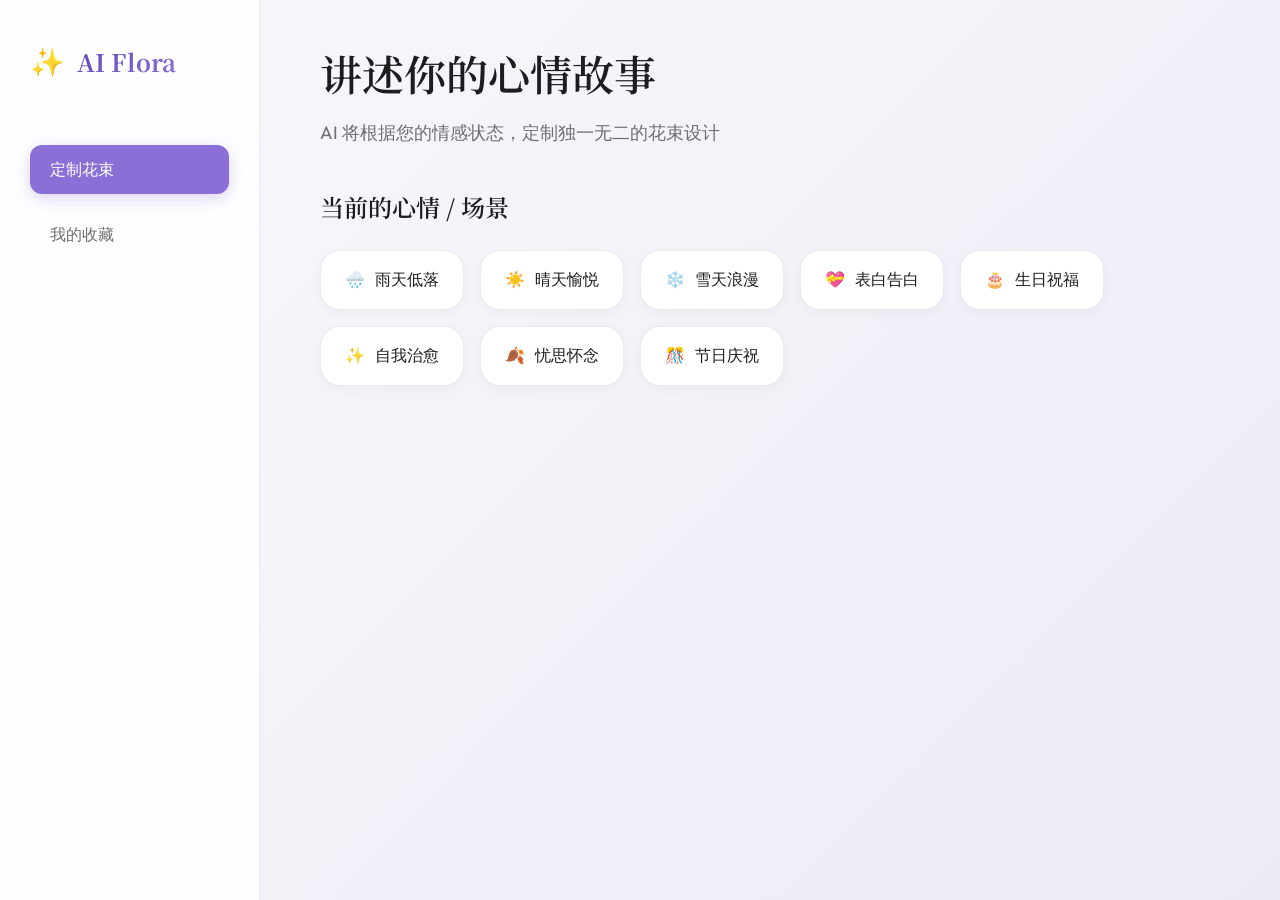
==== index.html @ 3888b19b "@dev 创建工程" ====
<!DOCTYPE html>
<html lang="zh-CN">
<head>
    <meta charset="UTF-8">
    <meta name="viewport" content="width=device-width, initial-scale=1.0">
    <title>AI 花艺定制 | 情感驱动设计</title>
    <!-- Google Fonts for modern typography -->
    <link rel="preconnect" href="https://fonts.googleapis.com">
    <link rel="preconnect" href="https://fonts.gstatic.com" crossorigin>
    <link href="https://fonts.googleapis.com/css2?family=Noto+Serif+SC:wght@300;400;500;700&family=Outfit:wght@300;400;500;600&display=swap" rel="stylesheet">
    <link rel="stylesheet" href="css/style.css">
</head>
<body>
    <div id="app" class="app-container">
        <!-- Sidebar Navigation -->
        <nav class="sidebar">
            <div class="logo">
                <span class="logo-icon">✨</span>
                <span class="logo-text">AI Flora</span>
            </div>
            <ul class="nav-links">
                <li><a href="#" data-route="home" class="active">定制花束</a></li>
                <li><a href="#" data-route="collection">我的收藏</a></li>
            </ul>
        </nav>

        <!-- Main Content Area -->
        <main class="main-content">
            <div id="router-view" class="page-transition">
                <!-- Page content will be injected here -->
            </div>
        </main>
    </div>

    <!-- Templates -->
    
    <!-- 1. Mood Selection Page -->
    <template id="tmpl-home">
        <div class="page mood-page">
            <header class="page-header">
                <h1>讲述你的心情故事</h1>
                <p>AI 将根据您的情感状态，定制独一无二的花束设计</p>
            </header>
            
            <section class="mood-section">
                <h2>当前的心情 / 场景</h2>
                <div class="tags-container" id="mood-tags">
                    <!-- Javascript will populate these -->
                </div>
            </section>
            
            <div class="action-bar hide" id="home-action">
                <button class="btn-primary" id="btn-next-style">下一步：选择风格 <span>→</span></button>
            </div>
        </div>
    </template>

    <!-- 2. Style Selection Page -->
    <template id="tmpl-style">
        <div class="page style-page">
            <header class="page-header">
                <button class="btn-back" id="btn-back-home">← 返回</button>
                <h1>选择花艺风格</h1>
                <p>为您推荐了最匹配当前心情的艺术风格</p>
            </header>
            
            <div class="style-carousel" id="style-cards">
                <!-- Javascript will populate these -->
            </div>

            <div class="action-bar hide" id="style-action">
                <button class="btn-primary generate-btn" id="btn-generate">
                    <span class="sparkle">✨</span> 开始 AI 生成
                </button>
            </div>
        </div>
    </template>

    <!-- 3. Loading (Generating) Page -->
    <template id="tmpl-loading">
        <div class="page loading-page">
            <div class="loader-container">
                <div class="ai-orb"></div>
                <div class="loading-text">
                    <h2>正在倾听您的心声...</h2>
                    <p class="loading-subtitle">AI 花艺师正在为您组合花材</p>
                </div>
                <div class="progress-bar">
                    <div class="progress-fill"></div>
                </div>
            </div>
        </div>
    </template>

    <!-- 4. Result (Bouquet Display) Page -->
    <template id="tmpl-result">
        <div class="page result-page">
            <header class="page-header flex-header">
                <button class="btn-back" id="btn-back-style">← 重新定制</button>
                <div class="actions">
                    <button class="btn-icon" id="btn-save" title="保存到相册">💾 保存</button>
                    <button class="btn-icon" id="btn-share" title="分享">🔗 分享</button>
                </div>
            </header>
            
            <div class="result-layout">
                <!-- 3D/Image viewer area -->
                <div class="viewer-container">
                    <div class="viewer-hint">
                        <span class="icon">🔄</span> 拖动以 360° 预览
                    </div>
                    <img src="flowertest.png" alt="Generated Bouquet" class="bouquet-image" id="bouquet-view">
                </div>

                <!-- Info panel -->
                <div class="info-panel glass-panel">
                    <div class="bouquet-header">
                        <h2 class="bouquet-title">「繁星落雨」</h2>
                        <span class="badge">法式浪漫</span>
                    </div>
                    
                    <div class="poem-card">
                        <p>“即使在最低落的雨天，也有繁星在为你等待。这束花用柔和的蓝紫色调，为您编制一个安静治愈的梦境。”</p>
                    </div>

                    <div class="materials-list">
                        <h3>花材清单</h3>
                        <ul>
                            <li><span class="dot"></span><strong>主花：</strong> 碎冰蓝玫瑰、洋桔梗</li>
                            <li><span class="dot"></span><strong>配花：</strong> 蓝星花、小雏菊</li>
                            <li><span class="dot"></span><strong>配叶：</strong> 尤加利叶、银叶菊</li>
                            <li><span class="dot"></span><strong>包装：</strong> 雾面半透明纯白包装纸配丝带</li>
                        </ul>
                    </div>
                    
                    <button class="btn-secondary mt-1" id="btn-re-generate">不满意？重新生成</button>
                </div>
            </div>
        </div>
    </template>

    <!-- 5. Collection Page -->
    <template id="tmpl-collection">
        <div class="page collection-page">
            <header class="page-header">
                <h1>我的收藏</h1>
                <p>回顾您所有的花艺故事</p>
            </header>
            <div class="collection-grid">
                <!-- Javascript will populate these -->
                <div class="collection-card empty-state">
                    <div class="empty-icon">🌸</div>
                    <p>暂无收藏的花束，快去定制一束吧</p>
                </div>
            </div>
        </div>
    </template>

    <!-- Scripts -->
    <script src="js/main.js" defer></script>
</body>
</html>
---- css/style.css ----
/* CSS Variables for Premium Design */
:root {
    --primary: #8a70d6; /* Elegant purple */
    --primary-light: #a691e8;
    --primary-dark: #6449ba;
    
    --bg-color: #f7f9fc;
    --surface: rgba(255, 255, 255, 0.85);
    --surface-solid: #ffffff;
    --border: rgba(0, 0, 0, 0.08);
    
    --text-primary: #1d1d1f;
    --text-secondary: #6e6e73;
    --text-tertiary: #a1a1a6;
    
    --shadow-sm: 0 4px 12px rgba(0,0,0,0.03);
    --shadow-md: 0 10px 30px rgba(0,0,0,0.06);
    --shadow-lg: 0 20px 40px rgba(138, 112, 214, 0.15);
    
    --radius-sm: 12px;
    --radius-md: 20px;
    --radius-lg: 32px;
    
    --font-sans: 'Outfit', -apple-system, BlinkMacSystemFont, "Segoe UI", Roboto, Helvetica, Arial, sans-serif;
    --font-serif: 'Noto Serif SC', "Songti SC", serif;
    
    --transition: all 0.3s cubic-bezier(0.25, 0.8, 0.25, 1);
}

/* Reset & Basics */
* {
    margin: 0;
    padding: 0;
    box-sizing: border-box;
}

body {
    font-family: var(--font-sans);
    background-color: var(--bg-color);
    color: var(--text-primary);
    line-height: 1.6;
    overflow-x: hidden;
    /* subtle animated background */
    background: linear-gradient(135deg, #f7f9fc 0%, #edeaf5 100%);
    min-height: 100vh;
}

h1, h2, h3, h4 {
    font-family: var(--font-serif);
    font-weight: 600;
}

a {
    text-decoration: none;
    color: inherit;
}

ul {
    list-style: none;
}

button {
    font-family: var(--font-sans);
    border: none;
    background: none;
    cursor: pointer;
    outline: none;
}

/* App Layout */
.app-container {
    display: flex;
    min-height: 100vh;
}

/* Sidebar Navigation */
.sidebar {
    width: 260px;
    background: var(--surface);
    backdrop-filter: blur(20px);
    -webkit-backdrop-filter: blur(20px);
    border-right: 1px solid var(--border);
    padding: 40px 30px;
    display: flex;
    flex-direction: column;
    position: fixed;
    height: 100vh;
    z-index: 100;
}

.logo {
    display: flex;
    align-items: center;
    gap: 12px;
    margin-bottom: 60px;
}

.logo-icon {
    font-size: 28px;
}

.logo-text {
    font-size: 24px;
    font-family: var(--font-serif);
    font-weight: 700;
    background: linear-gradient(135deg, var(--primary-dark), var(--primary));
    -webkit-background-clip: text;
    background-clip: text;
    -webkit-text-fill-color: transparent;
}

.nav-links {
    display: flex;
    flex-direction: column;
    gap: 16px;
}

.nav-links a {
    display: block;
    padding: 12px 20px;
    border-radius: var(--radius-sm);
    color: var(--text-secondary);
    font-weight: 500;
    transition: var(--transition);
}

.nav-links a:hover {
    background: rgba(138, 112, 214, 0.08);
    color: var(--primary);
}

.nav-links a.active {
    background: var(--primary);
    color: white;
    box-shadow: 0 4px 15px rgba(138, 112, 214, 0.3);
}

/* Main Content */
.main-content {
    flex: 1;
    margin-left: 260px;
    padding: 40px 60px;
    display: flex;
    flex-direction: column;
    max-width: 1400px;
}

.page-transition {
    animation: fadeInSlideUp 0.6s cubic-bezier(0.2, 0.8, 0.2, 1) forwards;
}

@keyframes fadeInSlideUp {
    from {
        opacity: 0;
        transform: translateY(20px);
    }
    to {
        opacity: 1;
        transform: translateY(0);
    }
}

/* Page Headers */
.page-header {
    margin-bottom: 40px;
}

.page-header h1 {
    font-size: 42px;
    margin-bottom: 12px;
    color: var(--text-primary);
}

.page-header p {
    font-size: 18px;
    color: var(--text-secondary);
}

.flex-header {
    display: flex;
    justify-content: space-between;
    align-items: center;
}

/* Utility Classes */
.hide {
    display: none !important;
}

.glass-panel {
    background: var(--surface);
    backdrop-filter: blur(20px);
    -webkit-backdrop-filter: blur(20px);
    border: 1px solid rgba(255, 255, 255, 0.5);
    border-radius: var(--radius-lg);
    box-shadow: var(--shadow-md);
}

.mt-1 { margin-top: 20px; }

/* Buttons */
.btn-primary {
    background: linear-gradient(135deg, var(--primary), var(--primary-light));
    color: white;
    padding: 16px 32px;
    border-radius: 100px;
    font-size: 18px;
    font-weight: 600;
    box-shadow: var(--shadow-lg);
    transition: var(--transition);
    display: inline-flex;
    align-items: center;
    gap: 8px;
}

.btn-primary:hover {
    transform: translateY(-2px);
    box-shadow: 0 25px 50px rgba(138, 112, 214, 0.25);
}

.btn-primary:active {
    transform: translateY(1px);
}

.btn-secondary {
    background: transparent;
    border: 2px solid var(--primary);
    color: var(--primary);
    padding: 14px 28px;
    border-radius: 100px;
    font-size: 16px;
    font-weight: 600;
    transition: var(--transition);
}

.btn-secondary:hover {
    background: rgba(138, 112, 214, 0.08);
}

.btn-back {
    color: var(--text-secondary);
    font-size: 16px;
    margin-bottom: 20px;
    display: inline-block;
    transition: var(--transition);
}

.btn-back:hover {
    color: var(--primary);
    transform: translateX(-4px);
}

.btn-icon {
    background: var(--surface-solid);
    padding: 10px 20px;
    border-radius: 100px;
    box-shadow: var(--shadow-sm);
    color: var(--text-primary);
    font-weight: 500;
    transition: var(--transition);
    border: 1px solid var(--border);
}

.btn-icon:hover {
    transform: translateY(-2px);
    box-shadow: var(--shadow-md);
}

/* Mood Page Specifics */
.mood-section h2 {
    font-size: 24px;
    margin-bottom: 24px;
}

.tags-container {
    display: flex;
    flex-wrap: wrap;
    gap: 16px;
    margin-bottom: 50px;
}

.mood-tag {
    background: var(--surface-solid);
    border: 1px solid var(--border);
    padding: 16px 24px;
    border-radius: var(--radius-md);
    font-size: 16px;
    cursor: pointer;
    transition: var(--transition);
    display: flex;
    align-items: center;
    gap: 10px;
    box-shadow: var(--shadow-sm);
}

.mood-tag:hover {
    transform: translateY(-3px);
    box-shadow: var(--shadow-md);
    border-color: var(--primary-light);
}

.mood-tag.selected {
    background: var(--primary);
    color: white;
    border-color: var(--primary);
    box-shadow: 0 10px 20px rgba(138, 112, 214, 0.2);
}

.action-bar {
    margin-top: 40px;
    display: flex;
    justify-content: flex-end;
    animation: fadeInSlideUp 0.4s ease forwards;
}

/* Style Page Specifics */
.style-carousel {
    display: grid;
    grid-template-columns: repeat(auto-fill, minmax(280px, 1fr));
    gap: 30px;
    margin-bottom: 60px;
}

.style-card {
    background: var(--surface-solid);
    border-radius: var(--radius-lg);
    overflow: hidden;
    cursor: pointer;
    transition: var(--transition);
    border: 2px solid transparent;
    box-shadow: var(--shadow-md);
    position: relative;
}

.style-card:hover {
    transform: translateY(-8px);
    box-shadow: var(--shadow-lg);
}

.style-card.selected {
    border-color: var(--primary);
}

.style-card.selected::after {
    content: "✓";
    position: absolute;
    top: 16px;
    right: 16px;
    background: var(--primary);
    color: white;
    width: 32px;
    height: 32px;
    border-radius: 50%;
    display: flex;
    align-items: center;
    justify-content: center;
    font-weight: bold;
    box-shadow: 0 4px 10px rgba(138, 112, 214, 0.4);
}

.style-image {
    height: 200px;
    background: #e8e8ed;
    position: relative;
    overflow: hidden;
}

/* Placeholder gradients for styles */
.style-image.bg-1 { background: linear-gradient(135deg, #e3fdf5 0%, #ffe6fa 100%); }
.style-image.bg-2 { background: linear-gradient(135deg, #fdfbfb 0%, #ebedee 100%); }
.style-image.bg-3 { background: linear-gradient(135deg, #d4fc79 0%, #96e6a1 100%); }
.style-image.bg-4 { background: linear-gradient(135deg, #ff9a9e 0%, #fecfef 99%, #fecfef 100%); }
.style-image.bg-5 { background: linear-gradient(135deg, #f6d365 0%, #fda085 100%); }
.style-image.bg-6 { background: linear-gradient(135deg, #84fab0 0%, #8fd3f4 100%); }

.style-info {
    padding: 24px;
}

.style-info h3 {
    font-size: 22px;
    margin-bottom: 8px;
}

.style-info p {
    color: var(--text-secondary);
    font-size: 15px;
}

/* Loading Page */
.loading-page {
    display: flex;
    align-items: center;
    justify-content: center;
    height: calc(100vh - 80px); /* subtract padding */
}

.loader-container {
    text-align: center;
}

.ai-orb {
    width: 120px;
    height: 120px;
    border-radius: 50%;
    background: linear-gradient(135deg, var(--primary), #4facfe);
    margin: 0 auto 40px;
    box-shadow: 0 0 40px rgba(138, 112, 214, 0.6);
    animation: pulse 2s infinite ease-in-out;
}

@keyframes pulse {
    0% { transform: scale(0.9); box-shadow: 0 0 20px rgba(138, 112, 214, 0.4); }
    50% { transform: scale(1.1); box-shadow: 0 0 60px rgba(138, 112, 214, 0.8), inset 0 0 20px rgba(255,255,255,0.5); }
    100% { transform: scale(0.9); box-shadow: 0 0 20px rgba(138, 112, 214, 0.4); }
}

.loading-text h2 {
    font-size: 32px;
    margin-bottom: 12px;
    background: linear-gradient(to right, var(--primary-dark), var(--primary-light));
    -webkit-background-clip: text;
    background-clip: text;
    -webkit-text-fill-color: transparent;
}

.loading-subtitle {
    color: var(--text-secondary);
    font-size: 18px;
    margin-bottom: 30px;
}

/* Result Page */
.result-layout {
    display: grid;
    grid-template-columns: 1fr 450px;
    gap: 40px;
    height: calc(100vh - 180px);
}

.viewer-container {
    background: var(--surface-solid);
    border-radius: var(--radius-lg);
    display: flex;
    align-items: center;
    justify-content: center;
    position: relative;
    box-shadow: var(--shadow-md);
    overflow: hidden;
}

.viewer-hint {
    position: absolute;
    top: 24px;
    left: 50%;
    transform: translateX(-50%);
    background: rgba(255, 255, 255, 0.9);
    padding: 8px 16px;
    border-radius: 100px;
    font-size: 14px;
    color: var(--text-secondary);
    box-shadow: var(--shadow-sm);
    z-index: 10;
    pointer-events: none;
    display: flex;
    align-items: center;
    gap: 6px;
}

.bouquet-image {
    max-width: 90%;
    max-height: 90%;
    object-fit: contain;
    transition: transform 0.5s ease;
    cursor: grab;
    filter: drop-shadow(0 20px 40px rgba(0,0,0,0.1));
}

.bouquet-image:active {
    cursor: grabbing;
}

.info-panel {
    padding: 40px;
    display: flex;
    flex-direction: column;
    overflow-y: auto;
}

.bouquet-header {
    margin-bottom: 24px;
}

.bouquet-title {
    font-size: 36px;
    margin-bottom: 12px;
}

.badge {
    background: rgba(138, 112, 214, 0.1);
    color: var(--primary-dark);
    padding: 6px 14px;
    border-radius: 100px;
    font-size: 14px;
    font-weight: 500;
}

.poem-card {
    background: var(--surface-solid);
    padding: 24px;
    border-radius: var(--radius-md);
    margin-bottom: 30px;
    border-left: 4px solid var(--primary);
    font-size: 16px;
    color: var(--text-secondary);
    font-style: italic;
    line-height: 1.8;
}

.materials-list h3 {
    font-size: 20px;
    margin-bottom: 16px;
}

.materials-list ul {
    display: flex;
    flex-direction: column;
    gap: 12px;
}

.materials-list li {
    display: flex;
    align-items: flex-start;
    gap: 10px;
    color: var(--text-secondary);
    line-height: 1.5;
}

.materials-list .dot {
    width: 6px;
    height: 6px;
    background: var(--primary);
    border-radius: 50%;
    margin-top: 8px;
    flex-shrink: 0;
}

.materials-list strong {
    color: var(--text-primary);
    font-weight: 600;
    width: 60px;
    display: inline-block;
}

/* Responsive Design */
@media (max-width: 1024px) {
    .result-layout {
        grid-template-columns: 1fr;
        height: auto;
    }
    
    .viewer-container {
        height: 500px;
    }
}

@media (max-width: 768px) {
    .app-container {
        flex-direction: column;
    }

    .sidebar {
        width: 100%;
        height: auto;
        position: static;
        padding: 20px;
        flex-direction: row;
        justify-content: space-between;
        align-items: center;
        border-right: none;
        border-bottom: 1px solid var(--border);
    }

    .logo {
        margin-bottom: 0;
    }

    .nav-links {
        flex-direction: row;
    }

    .main-content {
        margin-left: 0;
        padding: 20px;
    }

    .action-bar {
        margin-top: 20px;
    }
}
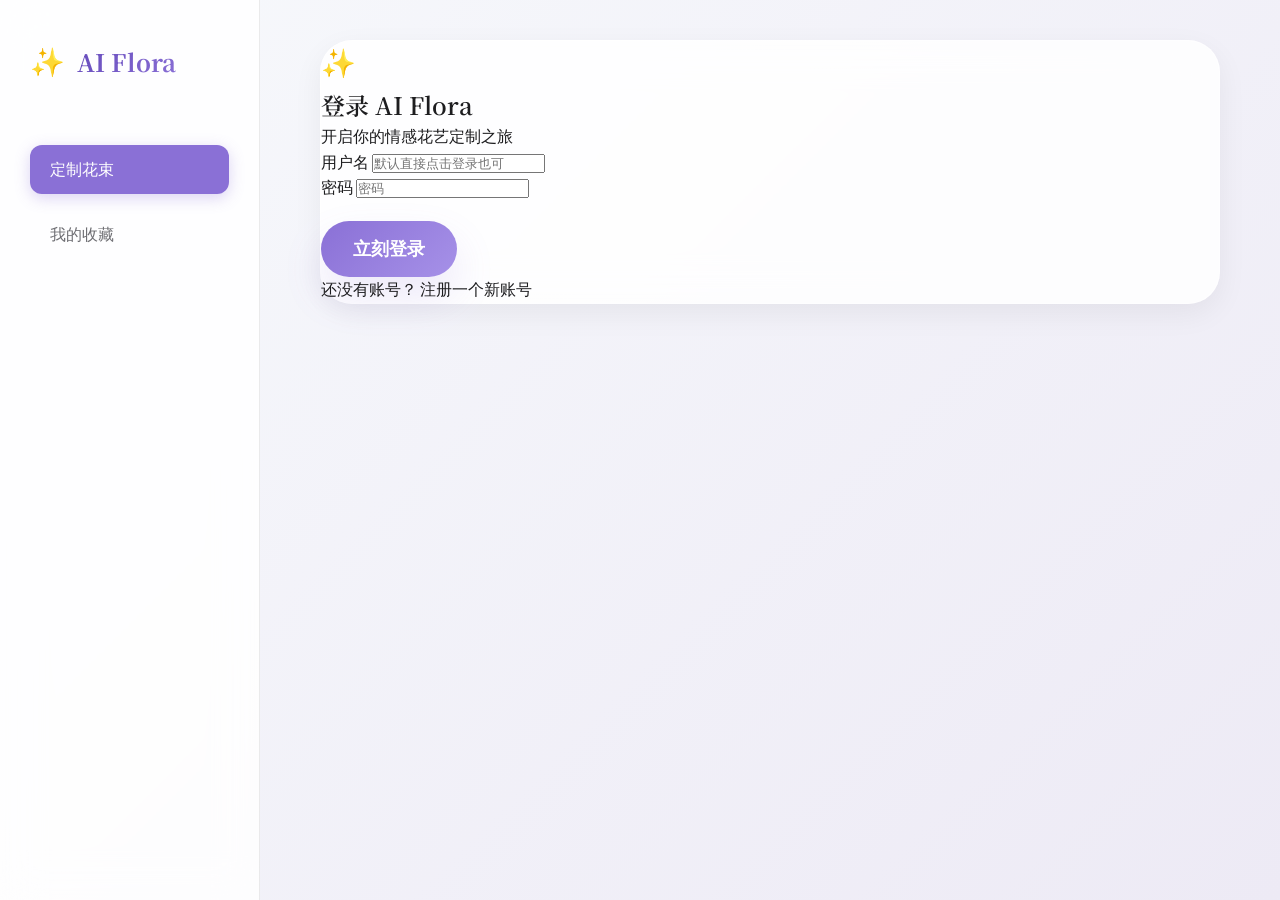
==== commit 351b6405: "@dev #增加登录注册" ====
--- a/index.html
+++ b/index.html
@@ -13,7 +13,7 @@
 <body>
     <div id="app" class="app-container">
         <!-- Sidebar Navigation -->
-        <nav class="sidebar">
+        <nav class="sidebar" id="app-sidebar">
             <div class="logo">
                 <span class="logo-icon">✨</span>
                 <span class="logo-text">AI Flora</span>
@@ -25,7 +25,7 @@
         </nav>
 
         <!-- Main Content Area -->
-        <main class="main-content">
+        <main class="main-content" id="app-main">
             <div id="router-view" class="page-transition">
                 <!-- Page content will be injected here -->
             </div>
@@ -148,10 +148,65 @@
             </header>
             <div class="collection-grid">
                 <!-- Javascript will populate these -->
-                <div class="collection-card empty-state">
-                    <div class="empty-icon">🌸</div>
-                    <p>暂无收藏的花束，快去定制一束吧</p>
-                </div>
+            </div>
+        </div>
+    </template>
+
+    <!-- 6. Login Page -->
+    <template id="tmpl-login">
+        <div class="page auth-page">
+            <div class="auth-card glass-panel">
+                <div class="auth-header">
+                    <span class="logo-icon">✨</span>
+                    <h2>登录 AI Flora</h2>
+                    <p>开启你的情感花艺定制之旅</p>
+                </div>
+                <form id="form-login" class="auth-form">
+                    <div class="form-group">
+                        <label>用户名</label>
+                        <input type="text" id="login-username" class="form-control" autocomplete="off" placeholder="默认直接点击登录也可">
+                    </div>
+                    <div class="form-group">
+                        <label>密码</label>
+                        <input type="password" id="login-password" class="form-control" placeholder="密码">
+                    </div>
+                    <div class="error-msg" id="login-error"></div>
+                    <button type="submit" class="btn-primary w-100 mt-1">立刻登录</button>
+                    <div class="auth-footer">
+                        还没有账号？ <a href="#" id="link-to-register">注册一个新账号</a>
+                    </div>
+                </form>
+            </div>
+        </div>
+    </template>
+
+    <!-- 7. Register Page -->
+    <template id="tmpl-register">
+        <div class="page auth-page">
+            <div class="auth-card glass-panel">
+                <div class="auth-header">
+                    <span class="logo-icon">🌸</span>
+                    <h2>注册账号</h2>
+                    <p>加入 AI 虚拟花艺平台</p>
+                </div>
+                <form id="form-register" class="auth-form">
+                    <div class="form-group">
+                        <label>用户名</label>
+                        <input type="text" id="reg-username" class="form-control" required placeholder="设置一个好听的名字">
+                    </div>
+                    <div class="form-group">
+                        <label>密码</label>
+                        <input type="password" id="reg-password" class="form-control" required placeholder="设置安全密码">
+                    </div>
+                    <div class="form-group">
+                        <label>确认密码</label>
+                        <input type="password" id="reg-password-confirm" class="form-control" required placeholder="再次输入密码">
+                    </div>
+                    <button type="submit" class="btn-primary w-100 mt-1">完成注册</button>
+                    <div class="auth-footer">
+                        已有账号？ <a href="#" id="link-to-login">返回登录</a>
+                    </div>
+                </form>
             </div>
         </div>
     </template>
--- a/css/style.css
+++ b/css/style.css
@@ -572,29 +572,83 @@
     .sidebar {
         width: 100%;
         height: auto;
-        position: static;
-        padding: 20px;
+        position: sticky;
+        top: 0;
+        z-index: 100;
+        padding: 16px 20px;
         flex-direction: row;
         justify-content: space-between;
         align-items: center;
         border-right: none;
         border-bottom: 1px solid var(--border);
+        background: rgba(255, 255, 255, 0.95);
+        backdrop-filter: blur(10px);
     }
 
     .logo {
         margin-bottom: 0;
+        gap: 6px;
+    }
+
+    .logo-icon {
+        font-size: 24px;
+    }
+
+    .logo-text {
+        font-size: 22px;
+        white-space: nowrap;
     }
 
     .nav-links {
         flex-direction: row;
+        gap: 8px;
+    }
+
+    .nav-links a {
+        padding: 8px 14px;
+        font-size: 14px;
+        white-space: nowrap;
     }
 
     .main-content {
         margin-left: 0;
-        padding: 20px;
+        padding: 24px 20px 60px 20px;
+        padding-bottom: calc(60px + env(safe-area-inset-bottom, 20px));
+    }
+
+    .page-header h1 {
+        font-size: 32px;
+        line-height: 1.3;
+        margin-bottom: 16px;
+    }
+
+    .page-header p {
+        font-size: 15px;
+    }
+
+    .mood-section h2 {
+        font-size: 20px;
+    }
+
+    .mood-tag {
+        flex: 1 1 calc(50% - 10px);
+        padding: 14px 12px;
+        font-size: 15px;
+        justify-content: center;
+    }
+
+    .tags-container {
+        gap: 12px;
     }
 
     .action-bar {
-        margin-top: 20px;
-    }
-}
+        margin-top: 30px;
+        justify-content: stretch;
+    }
+
+    .btn-primary {
+        width: 100%;
+        justify-content: center;
+        padding: 16px;
+    }
+}
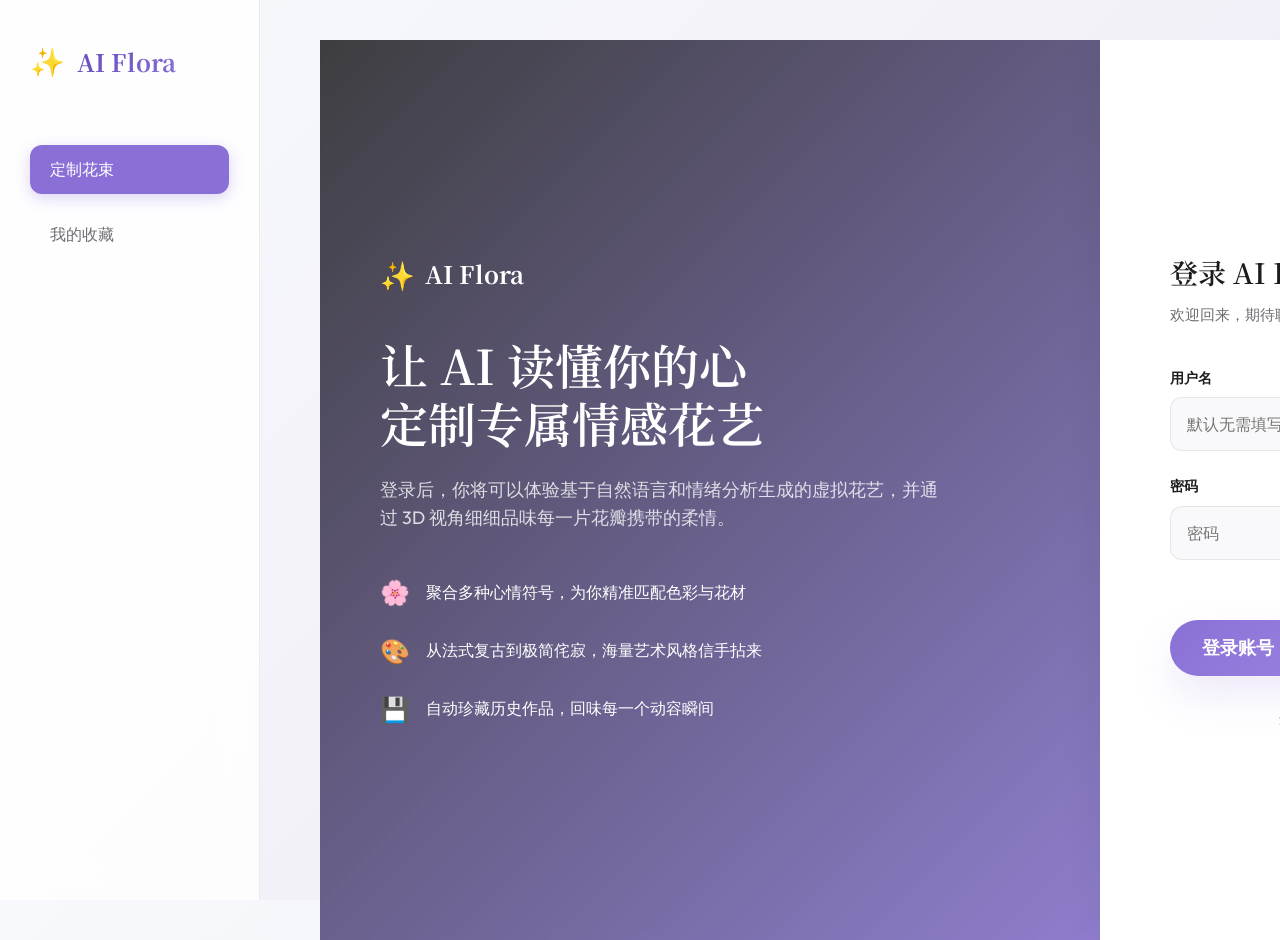
==== commit e9c300ef: "@dev #修改登录界面样式" ====
--- a/index.html
+++ b/index.html
@@ -154,59 +154,82 @@
 
     <!-- 6. Login Page -->
     <template id="tmpl-login">
-        <div class="page auth-page">
-            <div class="auth-card glass-panel">
-                <div class="auth-header">
-                    <span class="logo-icon">✨</span>
-                    <h2>登录 AI Flora</h2>
-                    <p>开启你的情感花艺定制之旅</p>
-                </div>
-                <form id="form-login" class="auth-form">
-                    <div class="form-group">
-                        <label>用户名</label>
-                        <input type="text" id="login-username" class="form-control" autocomplete="off" placeholder="默认直接点击登录也可">
-                    </div>
-                    <div class="form-group">
-                        <label>密码</label>
-                        <input type="password" id="login-password" class="form-control" placeholder="密码">
-                    </div>
-                    <div class="error-msg" id="login-error"></div>
-                    <button type="submit" class="btn-primary w-100 mt-1">立刻登录</button>
-                    <div class="auth-footer">
-                        还没有账号？ <a href="#" id="link-to-register">注册一个新账号</a>
-                    </div>
-                </form>
+        <div class="auth-wrapper">
+            <div class="auth-cover" style="background-image: url('https://images.unsplash.com/photo-1490750967868-88cb4aca2070?auto=format&fit=crop&w=1200&q=80');">
+                <div class="cover-overlay"></div>
+                <div class="cover-content">
+                    <div class="cover-logo"><span class="logo-icon">✨</span> AI Flora</div>
+                    <h1>让 AI 读懂你的心<br>定制专属情感花艺</h1>
+                    <p class="cover-subtitle">登录后，你将可以体验基于自然语言和情绪分析生成的虚拟花艺，并通过 3D 视角细细品味每一片花瓣携带的柔情。</p>
+                    <ul class="feature-list">
+                        <li><span class="icon">🌸</span> 聚合多种心情符号，为你精准匹配色彩与花材</li>
+                        <li><span class="icon">🎨</span> 从法式复古到极简侘寂，海量艺术风格信手拈来</li>
+                        <li><span class="icon">💾</span> 自动珍藏历史作品，回味每一个动容瞬间</li>
+                    </ul>
+                </div>
+            </div>
+            <div class="auth-panel">
+                <div class="auth-form-container">
+                    <div class="auth-header">
+                        <h2>登录 AI Flora</h2>
+                        <p>欢迎回来，期待聆听您的新故事</p>
+                    </div>
+                    <form id="form-login" class="auth-form">
+                        <div class="form-group">
+                            <label>用户名</label>
+                            <input type="text" id="login-username" class="form-control" autocomplete="off" placeholder="默认无需填写，直接登录">
+                        </div>
+                        <div class="form-group">
+                            <label>密码</label>
+                            <input type="password" id="login-password" class="form-control" placeholder="密码">
+                        </div>
+                        <div class="error-msg" id="login-error"></div>
+                        <button type="submit" class="btn-primary w-100">登录账号</button>
+                        <div class="auth-footer">
+                            还没有账号？ <a href="#" id="link-to-register">前往注册</a>
+                        </div>
+                    </form>
+                </div>
             </div>
         </div>
     </template>
 
     <!-- 7. Register Page -->
     <template id="tmpl-register">
-        <div class="page auth-page">
-            <div class="auth-card glass-panel">
-                <div class="auth-header">
-                    <span class="logo-icon">🌸</span>
-                    <h2>注册账号</h2>
-                    <p>加入 AI 虚拟花艺平台</p>
-                </div>
-                <form id="form-register" class="auth-form">
-                    <div class="form-group">
-                        <label>用户名</label>
-                        <input type="text" id="reg-username" class="form-control" required placeholder="设置一个好听的名字">
-                    </div>
-                    <div class="form-group">
-                        <label>密码</label>
-                        <input type="password" id="reg-password" class="form-control" required placeholder="设置安全密码">
-                    </div>
-                    <div class="form-group">
-                        <label>确认密码</label>
-                        <input type="password" id="reg-password-confirm" class="form-control" required placeholder="再次输入密码">
-                    </div>
-                    <button type="submit" class="btn-primary w-100 mt-1">完成注册</button>
-                    <div class="auth-footer">
-                        已有账号？ <a href="#" id="link-to-login">返回登录</a>
-                    </div>
-                </form>
+        <div class="auth-wrapper">
+            <div class="auth-cover" style="background-image: url('https://images.unsplash.com/photo-1508610048659-a06b669e3321?auto=format&fit=crop&w=1200&q=80');">
+                <div class="cover-overlay"></div>
+                <div class="cover-content">
+                    <div class="cover-logo"><span class="logo-icon">✨</span> AI Flora</div>
+                    <h1>注册 AI Flora<br>开始你的第一次对话</h1>
+                    <p class="cover-subtitle">创建一个账号，让系统记住你的偏好与足迹。</p>
+                </div>
+            </div>
+            <div class="auth-panel">
+                <div class="auth-form-container">
+                    <div class="auth-header">
+                        <h2>注册新账号</h2>
+                        <p>只需几步，即可加入虚拟花艺工坊</p>
+                    </div>
+                    <form id="form-register" class="auth-form">
+                        <div class="form-group">
+                            <label>用户名</label>
+                            <input type="text" id="reg-username" class="form-control" required placeholder="设置一个好听的名字">
+                        </div>
+                        <div class="form-group">
+                            <label>密码</label>
+                            <input type="password" id="reg-password" class="form-control" required placeholder="设置安全密码">
+                        </div>
+                        <div class="form-group">
+                            <label>确认密码</label>
+                            <input type="password" id="reg-password-confirm" class="form-control" required placeholder="再次输入密码">
+                        </div>
+                        <button type="submit" class="btn-primary w-100" style="margin-top: 10px;">完成注册</button>
+                        <div class="auth-footer">
+                            已有账号？ <a href="#" id="link-to-login">返回登录页面</a>
+                        </div>
+                    </form>
+                </div>
             </div>
         </div>
     </template>
--- a/css/style.css
+++ b/css/style.css
@@ -550,6 +550,183 @@
     font-weight: 600;
     width: 60px;
     display: inline-block;
+}
+
+/* Auth Pages Fullscreen Split Layout */
+.auth-wrapper {
+    position: fixed;
+    top: 0;
+    left: 0;
+    width: 100vw;
+    height: 100vh;
+    z-index: 2000;
+    background: var(--bg-color);
+    display: flex;
+    overflow: hidden;
+}
+
+.auth-cover {
+    flex: 1;
+    background-size: cover;
+    background-position: center;
+    position: relative;
+    display: flex;
+    align-items: center;
+    padding: 60px;
+    color: white;
+}
+
+.cover-overlay {
+    position: absolute;
+    top: 0;
+    left: 0;
+    width: 100%;
+    height: 100%;
+    background: linear-gradient(135deg, rgba(29,29,31,0.85) 0%, rgba(100,73,186,0.7) 100%);
+    backdrop-filter: blur(5px);
+    z-index: 1;
+}
+
+.cover-content {
+    position: relative;
+    z-index: 2;
+    max-width: 560px;
+    animation: fadeInSlideUp 0.8s ease forwards;
+}
+
+.cover-logo {
+    font-family: var(--font-serif);
+    font-size: 24px;
+    font-weight: 700;
+    margin-bottom: 40px;
+    display: flex;
+    align-items: center;
+    gap: 10px;
+}
+
+.cover-content h1 {
+    font-size: 48px;
+    line-height: 1.2;
+    margin-bottom: 24px;
+    color: white;
+}
+
+.cover-subtitle {
+    font-size: 18px;
+    line-height: 1.6;
+    color: rgba(255, 255, 255, 0.8);
+    margin-bottom: 40px;
+}
+
+.feature-list {
+    display: flex;
+    flex-direction: column;
+    gap: 20px;
+}
+
+.feature-list li {
+    display: flex;
+    align-items: center;
+    gap: 16px;
+    font-size: 16px;
+    color: white;
+}
+
+.feature-list .icon {
+    font-size: 24px;
+}
+
+.auth-panel {
+    width: 500px;
+    background: #ffffff;
+    display: flex;
+    align-items: center;
+    justify-content: center;
+    flex-shrink: 0;
+    box-shadow: -10px 0 30px rgba(0,0,0,0.05);
+    z-index: 2;
+    overflow-y: auto;
+}
+
+.auth-form-container {
+    width: 100%;
+    max-width: 360px;
+    padding: 40px 0;
+    animation: fadeInSlideUp 0.5s ease forwards;
+    animation-delay: 0.2s;
+    opacity: 0;
+}
+
+.auth-header {
+    margin-bottom: 40px;
+}
+
+.auth-header h2 {
+    font-size: 28px;
+    margin-bottom: 8px;
+    color: var(--text-primary);
+}
+
+.auth-header p {
+    color: var(--text-secondary);
+    font-size: 15px;
+}
+
+.form-group {
+    margin-bottom: 24px;
+}
+
+.form-group label {
+    display: block;
+    margin-bottom: 8px;
+    font-size: 14px;
+    font-weight: 600;
+    color: var(--text-primary);
+}
+
+.form-control {
+    width: 100%;
+    padding: 16px;
+    border: 1px solid var(--border);
+    border-radius: var(--radius-sm);
+    background: #f9f9fb;
+    font-family: var(--font-sans);
+    font-size: 16px;
+    color: var(--text-primary);
+    transition: var(--transition);
+    outline: none;
+}
+
+.form-control:focus {
+    border-color: var(--primary);
+    background: #ffffff;
+    box-shadow: 0 0 0 4px rgba(138, 112, 214, 0.1);
+}
+
+.w-100 { width: 100%; }
+
+.auth-footer {
+    margin-top: 32px;
+    text-align: center;
+    font-size: 14px;
+    color: var(--text-secondary);
+}
+
+.auth-footer a {
+    color: var(--primary);
+    font-weight: 600;
+}
+
+.auth-footer a:hover {
+    text-decoration: underline;
+}
+
+.error-msg {
+    color: #ef4444;
+    font-size: 14px;
+    margin-bottom: 16px;
+    text-align: center;
+    min-height: 20px;
 }
 
 /* Responsive Design */
@@ -637,18 +814,33 @@
         justify-content: center;
     }
 
-    .tags-container {
-        gap: 12px;
-    }
-
-    .action-bar {
-        margin-top: 30px;
-        justify-content: stretch;
-    }
-
-    .btn-primary {
+    .auth-wrapper {
+        flex-direction: column;
+    }
+    
+    .auth-cover {
+        padding: 40px 20px;
+        min-height: 300px;
+        flex: none;
+    }
+    
+    .cover-content h1 {
+        font-size: 28px;
+    }
+    
+    .feature-list {
+        display: none; /* Hide feature list on mobile to save space */
+    }
+
+    .auth-panel {
         width: 100%;
-        justify-content: center;
-        padding: 16px;
-    }
-}
+        flex: 1;
+        padding: 30px 20px;
+        border-radius: 20px 20px 0 0;
+        margin-top: -20px;
+    }
+    
+    .auth-form-container {
+        padding: 0;
+    }
+}
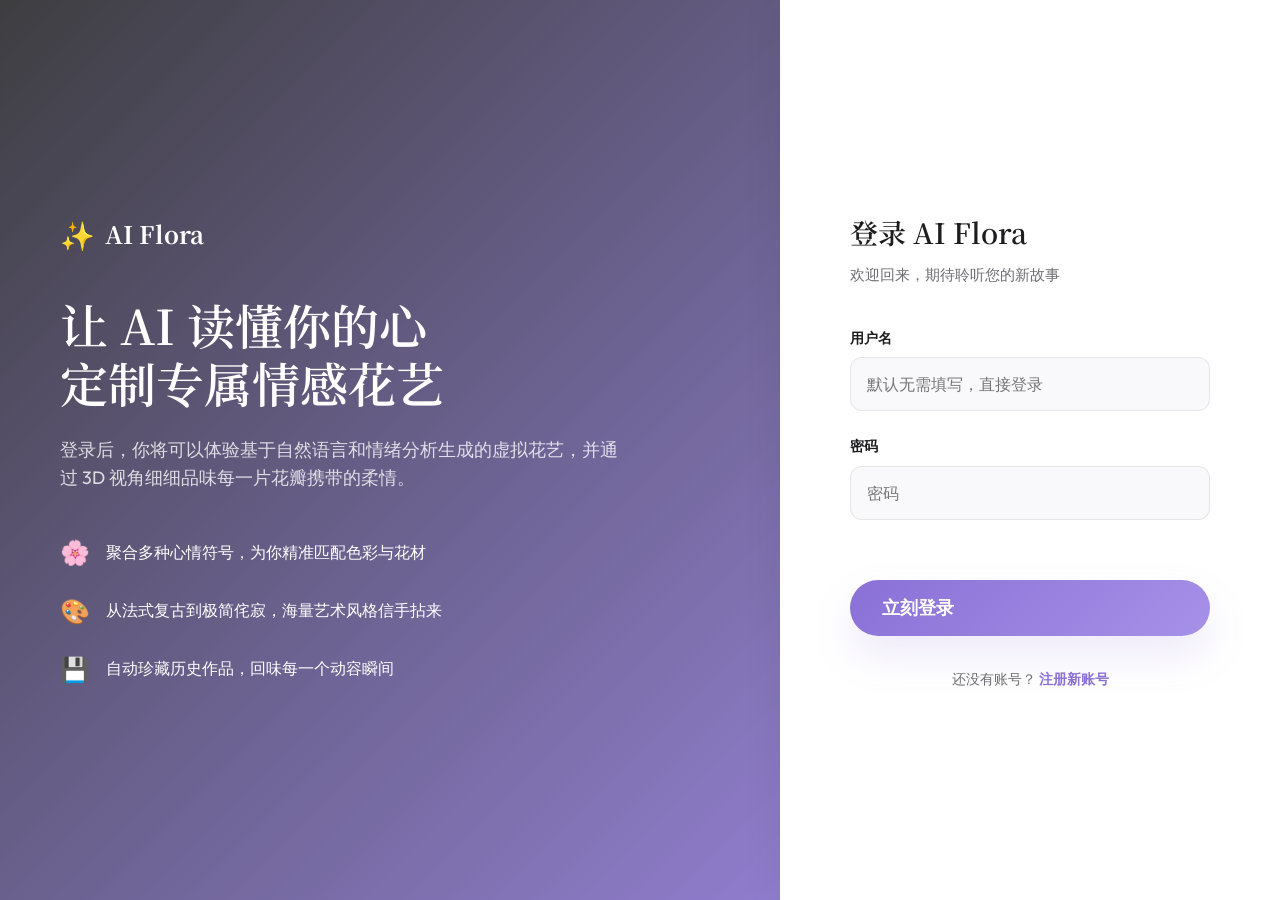
==== commit a2aa9282: "@dev 登录逻辑区分开" ====
--- a/index.html
+++ b/index.html
@@ -9,6 +9,12 @@
     <link rel="preconnect" href="https://fonts.gstatic.com" crossorigin>
     <link href="https://fonts.googleapis.com/css2?family=Noto+Serif+SC:wght@300;400;500;700&family=Outfit:wght@300;400;500;600&display=swap" rel="stylesheet">
     <link rel="stylesheet" href="css/style.css">
+    <script>
+        // Auth Guard
+        if (!localStorage.getItem('auth_token')) {
+            window.location.href = 'login.html';
+        }
+    </script>
 </head>
 <body>
     <div id="app" class="app-container">
@@ -152,88 +158,6 @@
         </div>
     </template>
 
-    <!-- 6. Login Page -->
-    <template id="tmpl-login">
-        <div class="auth-wrapper">
-            <div class="auth-cover" style="background-image: url('https://images.unsplash.com/photo-1490750967868-88cb4aca2070?auto=format&fit=crop&w=1200&q=80');">
-                <div class="cover-overlay"></div>
-                <div class="cover-content">
-                    <div class="cover-logo"><span class="logo-icon">✨</span> AI Flora</div>
-                    <h1>让 AI 读懂你的心<br>定制专属情感花艺</h1>
-                    <p class="cover-subtitle">登录后，你将可以体验基于自然语言和情绪分析生成的虚拟花艺，并通过 3D 视角细细品味每一片花瓣携带的柔情。</p>
-                    <ul class="feature-list">
-                        <li><span class="icon">🌸</span> 聚合多种心情符号，为你精准匹配色彩与花材</li>
-                        <li><span class="icon">🎨</span> 从法式复古到极简侘寂，海量艺术风格信手拈来</li>
-                        <li><span class="icon">💾</span> 自动珍藏历史作品，回味每一个动容瞬间</li>
-                    </ul>
-                </div>
-            </div>
-            <div class="auth-panel">
-                <div class="auth-form-container">
-                    <div class="auth-header">
-                        <h2>登录 AI Flora</h2>
-                        <p>欢迎回来，期待聆听您的新故事</p>
-                    </div>
-                    <form id="form-login" class="auth-form">
-                        <div class="form-group">
-                            <label>用户名</label>
-                            <input type="text" id="login-username" class="form-control" autocomplete="off" placeholder="默认无需填写，直接登录">
-                        </div>
-                        <div class="form-group">
-                            <label>密码</label>
-                            <input type="password" id="login-password" class="form-control" placeholder="密码">
-                        </div>
-                        <div class="error-msg" id="login-error"></div>
-                        <button type="submit" class="btn-primary w-100">登录账号</button>
-                        <div class="auth-footer">
-                            还没有账号？ <a href="#" id="link-to-register">前往注册</a>
-                        </div>
-                    </form>
-                </div>
-            </div>
-        </div>
-    </template>
-
-    <!-- 7. Register Page -->
-    <template id="tmpl-register">
-        <div class="auth-wrapper">
-            <div class="auth-cover" style="background-image: url('https://images.unsplash.com/photo-1508610048659-a06b669e3321?auto=format&fit=crop&w=1200&q=80');">
-                <div class="cover-overlay"></div>
-                <div class="cover-content">
-                    <div class="cover-logo"><span class="logo-icon">✨</span> AI Flora</div>
-                    <h1>注册 AI Flora<br>开始你的第一次对话</h1>
-                    <p class="cover-subtitle">创建一个账号，让系统记住你的偏好与足迹。</p>
-                </div>
-            </div>
-            <div class="auth-panel">
-                <div class="auth-form-container">
-                    <div class="auth-header">
-                        <h2>注册新账号</h2>
-                        <p>只需几步，即可加入虚拟花艺工坊</p>
-                    </div>
-                    <form id="form-register" class="auth-form">
-                        <div class="form-group">
-                            <label>用户名</label>
-                            <input type="text" id="reg-username" class="form-control" required placeholder="设置一个好听的名字">
-                        </div>
-                        <div class="form-group">
-                            <label>密码</label>
-                            <input type="password" id="reg-password" class="form-control" required placeholder="设置安全密码">
-                        </div>
-                        <div class="form-group">
-                            <label>确认密码</label>
-                            <input type="password" id="reg-password-confirm" class="form-control" required placeholder="再次输入密码">
-                        </div>
-                        <button type="submit" class="btn-primary w-100" style="margin-top: 10px;">完成注册</button>
-                        <div class="auth-footer">
-                            已有账号？ <a href="#" id="link-to-login">返回登录页面</a>
-                        </div>
-                    </form>
-                </div>
-            </div>
-        </div>
-    </template>
-
     <!-- Scripts -->
     <script src="js/main.js" defer></script>
 </body>
